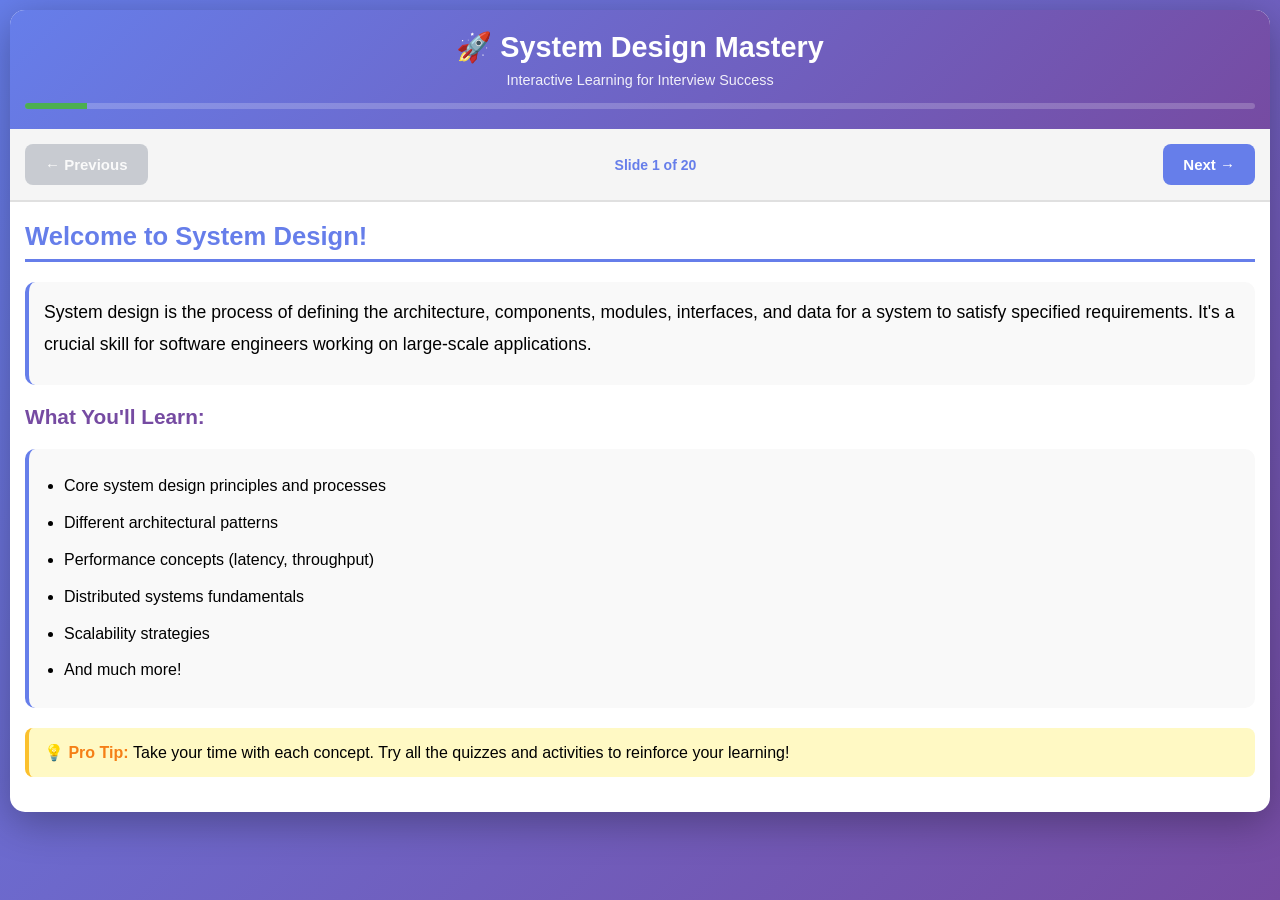
==== index.html @ e429499d "Add files via upload" ====
<!DOCTYPE html>
<html lang="en">
<head>
    <meta charset="UTF-8">
    <meta name="viewport" content="width=device-width, initial-scale=1.0, maximum-scale=1.0, user-scalable=no">
    <meta name="apple-mobile-web-app-capable" content="yes">
    <meta name="apple-mobile-web-app-status-bar-style" content="black-translucent">
    <title>System Design Learning - Mobile</title>
    <style>
        * {
            margin: 0;
            padding: 0;
            box-sizing: border-box;
            -webkit-tap-highlight-color: transparent;
        }

        body {
            font-family: -apple-system, BlinkMacSystemFont, 'Segoe UI', sans-serif;
            background: linear-gradient(135deg, #667eea 0%, #764ba2 100%);
            min-height: 100vh;
            padding: 10px;
            overflow-x: hidden;
        }

        .container {
            max-width: 100%;
            margin: 0 auto;
            background: white;
            border-radius: 15px;
            box-shadow: 0 10px 40px rgba(0,0,0,0.3);
            overflow: hidden;
        }

        .header {
            background: linear-gradient(135deg, #667eea 0%, #764ba2 100%);
            color: white;
            padding: 20px 15px;
            text-align: center;
        }

        .header h1 {
            font-size: 1.8em;
            margin-bottom: 8px;
        }

        .header p {
            font-size: 0.9em;
            opacity: 0.9;
        }

        .progress-container {
            background: rgba(255,255,255,0.2);
            height: 6px;
            border-radius: 3px;
            margin-top: 15px;
            overflow: hidden;
        }

        .progress-bar {
            height: 100%;
            background: #4CAF50;
            transition: width 0.3s ease;
            width: 0%;
        }

        .navigation {
            display: flex;
            justify-content: space-between;
            align-items: center;
            padding: 15px;
            background: #f5f5f5;
            border-bottom: 2px solid #e0e0e0;
            position: sticky;
            top: 0;
            z-index: 100;
        }

        .nav-btn {
            padding: 12px 20px;
            border: none;
            border-radius: 8px;
            cursor: pointer;
            font-size: 15px;
            font-weight: 600;
            transition: all 0.3s ease;
            touch-action: manipulation;
        }

        .nav-btn.prev {
            background: #9CA3AF;
            color: white;
        }

        .nav-btn.next {
            background: #667eea;
            color: white;
        }

        .nav-btn:active {
            transform: scale(0.95);
        }

        .nav-btn:disabled {
            opacity: 0.5;
            cursor: not-allowed;
        }

        #slideCounter {
            font-weight: 600;
            color: #667eea;
            font-size: 14px;
        }

        .slide {
            display: none;
            padding: 20px 15px;
            min-height: 400px;
            animation: fadeIn 0.4s ease;
        }

        .slide.active {
            display: block;
        }

        @keyframes fadeIn {
            from { opacity: 0; }
            to { opacity: 1; }
        }

        .slide h2 {
            color: #667eea;
            font-size: 1.6em;
            margin-bottom: 15px;
            border-bottom: 3px solid #667eea;
            padding-bottom: 8px;
        }

        .slide h3 {
            color: #764ba2;
            font-size: 1.3em;
            margin-top: 20px;
            margin-bottom: 12px;
        }

        .slide h4 {
            color: #555;
            font-size: 1.1em;
            margin-top: 15px;
            margin-bottom: 10px;
        }

        .content-section {
            margin: 20px 0;
            padding: 15px;
            background: #f9f9f9;
            border-radius: 10px;
            border-left: 4px solid #667eea;
        }

        .content-section p {
            line-height: 1.7;
            margin-bottom: 10px;
        }

        .key-point {
            background: #e8f4f8;
            padding: 15px;
            margin: 15px 0;
            border-radius: 8px;
            border-left: 4px solid #2196F3;
        }

        .example-box {
            background: #fff3e0;
            padding: 15px;
            margin: 15px 0;
            border-radius: 8px;
            border-left: 4px solid #ff9800;
        }

        .tip-box {
            background: #fff9c4;
            padding: 15px;
            border-radius: 8px;
            border-left: 4px solid #fbc02d;
            margin: 15px 0;
        }

        .tip-box::before {
            content: "💡 Pro Tip: ";
            font-weight: 600;
            color: #f57f17;
        }

        .quiz-container {
            background: #f0f4ff;
            padding: 20px;
            border-radius: 10px;
            margin: 20px 0;
        }

        .quiz-question {
            font-size: 1.1em;
            font-weight: 600;
            color: #333;
            margin-bottom: 15px;
            line-height: 1.5;
        }

        .quiz-options {
            display: flex;
            flex-direction: column;
            gap: 10px;
            margin-bottom: 15px;
        }

        .quiz-option {
            padding: 15px;
            background: white;
            border: 2px solid #ddd;
            border-radius: 8px;
            cursor: pointer;
            transition: all 0.3s ease;
            font-size: 15px;
            line-height: 1.5;
            touch-action: manipulation;
        }

        .quiz-option:active {
            transform: scale(0.98);
        }

        .quiz-option.selected {
            background: #667eea;
            color: white;
            border-color: #667eea;
        }

        .quiz-option.correct {
            background: #4CAF50;
            color: white;
            border-color: #4CAF50;
        }

        .quiz-option.incorrect {
            background: #f44336;
            color: white;
            border-color: #f44336;
        }

        .check-btn {
            width: 100%;
            padding: 15px;
            background: #667eea;
            color: white;
            border: none;
            border-radius: 8px;
            cursor: pointer;
            font-size: 16px;
            font-weight: 600;
            transition: all 0.3s ease;
            touch-action: manipulation;
        }

        .check-btn:active {
            transform: scale(0.98);
            background: #5568d3;
        }

        .quiz-feedback {
            margin-top: 15px;
            padding: 15px;
            border-radius: 8px;
            font-weight: 600;
            display: none;
            line-height: 1.6;
        }

        .quiz-feedback.show {
            display: block;
        }

        .quiz-feedback.correct {
            background: #c8e6c9;
            color: #2e7d32;
        }

        .quiz-feedback.incorrect {
            background: #ffcdd2;
            color: #c62828;
        }

        .comparison-table {
            width: 100%;
            border-collapse: collapse;
            margin: 15px 0;
            font-size: 14px;
            overflow-x: auto;
            display: block;
        }

        .comparison-table th {
            background: #667eea;
            color: white;
            padding: 12px 8px;
            text-align: left;
            font-weight: 600;
        }

        .comparison-table td {
            padding: 12px 8px;
            border-bottom: 1px solid #e0e0e0;
        }

        .comparison-table tr:nth-child(even) {
            background: #f9f9f9;
        }

        .diagram {
            background: white;
            padding: 20px 10px;
            border-radius: 10px;
            margin: 15px 0;
            border: 2px solid #e0e0e0;
            text-align: center;
        }

        .diagram-box {
            display: inline-block;
            padding: 12px 15px;
            border: 2px solid #667eea;
            border-radius: 8px;
            margin: 8px 5px;
            background: #f0f4ff;
            font-weight: 600;
            font-size: 14px;
        }

        .arrow {
            display: inline-block;
            margin: 0 8px;
            font-size: 20px;
            color: #667eea;
        }

        ul, ol {
            margin-left: 20px;
            line-height: 1.8;
        }

        li {
            margin: 8px 0;
        }

        code {
            background: #f5f5f5;
            padding: 2px 6px;
            border-radius: 4px;
            font-family: 'Courier New', monospace;
            color: #d32f2f;
            font-size: 13px;
        }

        .score-display {
            text-align: center;
            font-size: 1.3em;
            font-weight: 600;
            color: #667eea;
            margin: 20px 0;
            line-height: 1.6;
        }

        .matching-game {
            display: flex;
            flex-direction: column;
            gap: 15px;
            margin: 15px 0;
        }

        .match-column h4 {
            margin-bottom: 10px;
            color: #667eea;
        }

        .match-item {
            padding: 12px;
            margin: 8px 0;
            border: 2px solid #667eea;
            border-radius: 6px;
            cursor: pointer;
            transition: all 0.3s ease;
            touch-action: manipulation;
        }

        .match-item:active {
            transform: scale(0.98);
        }

        .match-item.selected {
            background: #667eea;
            color: white;
        }

        .match-item.matched {
            background: #4CAF50;
            color: white;
            cursor: default;
        }

        #matchResult {
            margin-top: 15px;
            font-weight: 600;
            text-align: center;
            padding: 10px;
            border-radius: 8px;
        }

        .interactive-activity {
            background: #e8f5e9;
            padding: 20px;
            border-radius: 10px;
            margin: 20px 0;
        }

        .activity-title {
            font-size: 1.2em;
            font-weight: 600;
            color: #2e7d32;
            margin-bottom: 12px;
        }

        /* Mobile-specific optimizations */
        @media (max-width: 768px) {
            .header h1 {
                font-size: 1.5em;
            }
            
            .slide h2 {
                font-size: 1.4em;
            }
            
            .nav-btn {
                padding: 10px 15px;
                font-size: 14px;
            }
            
            .diagram-box {
                font-size: 12px;
                padding: 10px 12px;
            }
        }
    </style>
</head>
<body>
    <div class="container">
        <div class="header">
            <h1>🚀 System Design Mastery</h1>
            <p>Interactive Learning for Interview Success</p>
            <div class="progress-container">
                <div class="progress-bar" id="progressBar"></div>
            </div>
        </div>

        <div class="navigation">
            <button class="nav-btn prev" id="prevBtn">← Previous</button>
            <span id="slideCounter">Slide 1 of 20</span>
            <button class="nav-btn next" id="nextBtn">Next →</button>
        </div>

        <!-- Slide 1: Introduction -->
        <div class="slide active" data-slide="0">
            <h2>Welcome to System Design!</h2>
            <div class="content-section">
                <p style="font-size: 1.1em; line-height: 1.8;">
                    System design is the process of defining the architecture, components, modules, interfaces, 
                    and data for a system to satisfy specified requirements. It's a crucial skill for software 
                    engineers working on large-scale applications.
                </p>
            </div>

            <h3>What You'll Learn:</h3>
            <div class="content-section">
                <ul>
                    <li>Core system design principles and processes</li>
                    <li>Different architectural patterns</li>
                    <li>Performance concepts (latency, throughput)</li>
                    <li>Distributed systems fundamentals</li>
                    <li>Scalability strategies</li>
                    <li>And much more!</li>
                </ul>
            </div>

            <div class="tip-box">
                Take your time with each concept. Try all the quizzes and activities to reinforce your learning!
            </div>
        </div>

        <!-- Slide 2: System Design Process -->
        <div class="slide" data-slide="1">
            <h2>1. The System Design Process</h2>
            
            <div class="content-section">
                <h3>Step-by-Step Approach:</h3>
                <div class="diagram">
                    <div class="diagram-box">Requirements</div>
                    <span class="arrow">→</span>
                    <div class="diagram-box">Constraints</div>
                    <span class="arrow">→</span>
                    <div class="diagram-box">Design</div>
                </div>
            </div>

            <div class="key-point">
                <strong>1. Understand Requirements</strong>
                <ul>
                    <li><strong>Functional:</strong> What should the system do?</li>
                    <li><strong>Non-Functional:</strong> How should it perform?</li>
                </ul>
            </div>

            <div class="key-point">
                <strong>2. Define Constraints & Scale</strong>
                <ul>
                    <li>How many users?</li>
                    <li>Read vs Write ratio</li>
                    <li>Data volume and growth</li>
                </ul>
            </div>

            <div class="key-point">
                <strong>3. High-Level Design</strong>
                <ul>
                    <li>Draw major components</li>
                    <li>Show data flow</li>
                    <li>Identify key services</li>
                </ul>
            </div>

            <div class="key-point">
                <strong>4. Deep Dive</strong>
                <ul>
                    <li>Database schema</li>
                    <li>API design</li>
                    <li>Algorithm choices</li>
                </ul>
            </div>

            <div class="key-point">
                <strong>5. Discuss Trade-offs</strong>
                <ul>
                    <li>Consistency vs Availability</li>
                    <li>Latency vs Throughput</li>
                    <li>Cost vs Performance</li>
                </ul>
            </div>

            <div class="tip-box">
                Always clarify requirements before jumping into design. It shows structured thinking!
            </div>
        </div>

        <!-- Slide 3: Quiz on System Design Process -->
        <div class="slide" data-slide="2">
            <h2>Quiz: System Design Process</h2>
            
            <div class="quiz-container">
                <div class="quiz-question">1. What should you do FIRST in a system design interview?</div>
                <div class="quiz-options" data-question="0">
                    <div class="quiz-option" data-answer="A">A) Start drawing the architecture diagram</div>
                    <div class="quiz-option" data-answer="B">B) Clarify functional and non-functional requirements</div>
                    <div class="quiz-option" data-answer="C">C) Choose the database technology</div>
                    <div class="quiz-option" data-answer="D">D) Discuss scalability strategies</div>
                </div>
                <button class="check-btn" data-question="0" data-correct="B">Check Answer</button>
                <div class="quiz-feedback" id="feedback-0"></div>
            </div>

            <div class="quiz-container">
                <div class="quiz-question">2. Which of these is a NON-functional requirement?</div>
                <div class="quiz-options" data-question="1">
                    <div class="quiz-option" data-answer="A">A) Users can upload photos</div>
                    <div class="quiz-option" data-answer="B">B) Users can search for friends</div>
                    <div class="quiz-option" data-answer="C">C) System should handle 10,000 requests per second</div>
                    <div class="quiz-option" data-answer="D">D) Users can create posts</div>
                </div>
                <button class="check-btn" data-question="1" data-correct="C">Check Answer</button>
                <div class="quiz-feedback" id="feedback-1"></div>
            </div>
        </div>

        <!-- Slide 4: Monolithic Architecture -->
        <div class="slide" data-slide="3">
            <h2>2. Monolithic Architecture</h2>
            
            <div class="content-section">
                <h3>What is it?</h3>
                <p>
                    A monolithic application is built as a single, unified unit. All components are 
                    interconnected and run as one service.
                </p>
            </div>

            <div class="diagram">
                <div style="border: 3px solid #667eea; padding: 20px; border-radius: 10px; background: #f0f4ff;">
                    <strong>Monolithic App</strong><br><br>
                    <div style="border: 2px solid #764ba2; padding: 8px; margin: 5px; background: white;">UI</div>
                    <div style="border: 2px solid #764ba2; padding: 8px; margin: 5px; background: white;">Business Logic</div>
                    <div style="border: 2px solid #764ba2; padding: 8px; margin: 5px; background: white;">Data Layer</div>
                </div>
            </div>

            <div class="key-point">
                <strong>Advantages:</strong>
                <ul>
                    <li>Simple to develop and deploy</li>
                    <li>Easy to test</li>
                    <li>Low latency between components</li>
                </ul>
            </div>

            <div class="example-box">
                <strong>Disadvantages:</strong>
                <ul>
                    <li>Tight coupling</li>
                    <li>Hard to scale specific parts</li>
                    <li>Single point of failure</li>
                    <li>Technology lock-in</li>
                </ul>
            </div>

            <div class="tip-box">
                Monolithic is great for small apps or MVPs. Don't over-engineer early!
            </div>
        </div>

        <!-- Slide 5: Microservices Architecture -->
        <div class="slide" data-slide="4">
            <h2>2. Microservices Architecture</h2>
            
            <div class="content-section">
                <h3>What are Microservices?</h3>
                <p>
                    Break down an application into small, independent services. 
                    Each handles a specific capability.
                </p>
            </div>

            <div class="diagram">
                <div class="diagram-box" style="background: #e8f5e9; border-color: #4CAF50;">User Service</div>
                <div class="diagram-box" style="background: #e8f5e9; border-color: #4CAF50;">Order Service</div>
                <div class="diagram-box" style="background: #e8f5e9; border-color: #4CAF50;">Payment Service</div>
            </div>

            <div class="key-point">
                <strong>Advantages:</strong>
                <ul>
                    <li>Independent scaling</li>
                    <li>Technology flexibility</li>
                    <li>Fault isolation</li>
                    <li>Better team organization</li>
                </ul>
            </div>

            <div class="example-box">
                <strong>Disadvantages:</strong>
                <ul>
                    <li>Complex deployment</li>
                    <li>Network latency</li>
                    <li>Data consistency challenges</li>
                    <li>Requires DevOps expertise</li>
                </ul>
            </div>

            <div class="tip-box">
                Use microservices for large teams, independent scaling needs, or technology flexibility.
            </div>
        </div>

        <!-- Slide 6: Architecture Matching Activity -->
        <div class="slide" data-slide="5">
            <h2>Activity: Match Scenarios</h2>
            
            <div class="interactive-activity">
                <div class="activity-title">🎯 Match each scenario to the best architecture</div>
                <p>Tap items to select, then tap the architecture to match:</p>
                
                <div class="matching-game">
                    <div class="match-column">
                        <h4>Scenarios:</h4>
                        <div class="match-item" data-type="scenario" data-id="1" data-correct="mono">
                            Small startup building an MVP
                        </div>
                        <div class="match-item" data-type="scenario" data-id="2" data-correct="micro">
                            Large e-commerce with 1M+ users
                        </div>
                        <div class="match-item" data-type="scenario" data-id="3" data-correct="micro">
                            Need independent payment scaling
                        </div>
                        <div class="match-item" data-type="scenario" data-id="4" data-correct="mono">
                            Simple blog application
                        </div>
                    </div>
                    
                    <div class="match-column">
                        <h4>Architecture:</h4>
                        <div class="match-item" data-type="arch" data-id="mono">
                            Monolithic
                        </div>
                        <div class="match-item" data-type="arch" data-id="micro">
                            Microservices
                        </div>
                    </div>
                </div>
                
                <div id="matchResult"></div>
            </div>
        </div>

        <!-- Slide 7: Latency and Throughput -->
        <div class="slide" data-slide="6">
            <h2>3. Latency and Throughput</h2>
            
            <div class="content-section">
                <h3>Latency</h3>
                <p>
                    Time for a single operation to complete (measured in ms, seconds).
                </p>
                <div class="example-box">
                    <strong>Example:</strong> Button click takes 200ms to respond = 200ms latency
                </div>
            </div>

            <div class="content-section">
                <h3>Throughput</h3>
                <p>
                    Number of operations per time period (ops/sec, requests/sec).
                </p>
                <div class="example-box">
                    <strong>Example:</strong> API handles 10,000 requests/second = throughput
                </div>
            </div>

            <table class="comparison-table">
                <thead>
                    <tr>
                        <th>Aspect</th>
                        <th>Latency</th>
                        <th>Throughput</th>
                    </tr>
                </thead>
                <tbody>
                    <tr>
                        <td><strong>Focus</strong></td>
                        <td>Speed per operation</td>
                        <td>System capacity</td>
                    </tr>
                    <tr>
                        <td><strong>Units</strong></td>
                        <td>Time (ms)</td>
                        <td>Ops/time</td>
                    </tr>
                    <tr>
                        <td><strong>User Impact</strong></td>
                        <td>How fast</td>
                        <td>How many users</td>
                    </tr>
                </tbody>
            </table>

            <div class="tip-box">
                Clarify whether the focus is latency (real-time apps) or throughput (batch processing).
            </div>
        </div>

        <!-- Slide 8: Performance Quiz -->
        <div class="slide" data-slide="7">
            <h2>Quiz: Latency & Throughput</h2>
            
            <div class="quiz-container">
                <div class="quiz-question">1. Video streaming needs users to start watching within 2 seconds. This is a requirement for:</div>
                <div class="quiz-options" data-question="2">
                    <div class="quiz-option" data-answer="A">A) Low latency</div>
                    <div class="quiz-option" data-answer="B">B) High throughput</div>
                    <div class="quiz-option" data-answer="C">C) Both equally</div>
                    <div class="quiz-option" data-answer="D">D) Neither</div>
                </div>
                <button class="check-btn" data-question="2" data-correct="A">Check Answer</button>
                <div class="quiz-feedback" id="feedback-2"></div>
            </div>

            <div class="quiz-container">
                <div class="quiz-question">2. Email service needs to process 1 million emails per hour. This is primarily:</div>
                <div class="quiz-options" data-question="3">
                    <div class="quiz-option" data-answer="A">A) Low latency</div>
                    <div class="quiz-option" data-answer="B">B) High throughput</div>
                    <div class="quiz-option" data-answer="C">C) Low throughput</div>
                    <div class="quiz-option" data-answer="D">D) High latency</div>
                </div>
                <button class="check-btn" data-question="3" data-correct="B">Check Answer</button>
                <div class="quiz-feedback" id="feedback-3"></div>
            </div>
        </div>

        <!-- Slide 9: Availability -->
        <div class="slide" data-slide="8">
            <h2>4. Availability</h2>
            
            <div class="content-section">
                <h3>What is Availability?</h3>
                <p>
                    Percentage of time a system is operational. Expressed in "nines" (99%, 99.9%, etc.).
                </p>
            </div>

            <table class="comparison-table">
                <thead>
                    <tr>
                        <th>Availability</th>
                        <th>Nines</th>
                        <th>Downtime/Year</th>
                    </tr>
                </thead>
                <tbody>
                    <tr>
                        <td>99%</td>
                        <td>Two nines</td>
                        <td>3.65 days</td>
                    </tr>
                    <tr>
                        <td>99.9%</td>
                        <td>Three nines</td>
                        <td>8.77 hours</td>
                    </tr>
                    <tr>
                        <td>99.99%</td>
                        <td>Four nines</td>
                        <td>52.60 minutes</td>
                    </tr>
                    <tr>
                        <td>99.999%</td>
                        <td>Five nines</td>
                        <td>5.26 minutes</td>
                    </tr>
                </tbody>
            </table>

            <div class="key-point">
                <strong>How to Achieve:</strong>
                <ul>
                    <li>Redundancy (multiple instances)</li>
                    <li>Load balancing</li>
                    <li>Failover mechanisms</li>
                    <li>Health monitoring</li>
                    <li>Geographic distribution</li>
                </ul>
            </div>

            <div class="tip-box">
                Higher availability = higher cost. Balance business needs with infrastructure costs!
            </div>
        </div>

        <!-- Slide 10: Consistency -->
        <div class="slide" data-slide="9">
            <h2>4. Consistency</h2>
            
            <div class="content-section">
                <h3>What is Consistency?</h3>
                <p>
                    All nodes in a distributed system see the same data at the same time.
                </p>
            </div>

            <div class="key-point">
                <strong>Strong Consistency</strong>
                <p>After a write, all reads return that value immediately.</p>
                <div class="example-box">
                    <strong>Example:</strong> Banking transactions
                </div>
            </div>

            <div class="key-point">
                <strong>Eventual Consistency</strong>
                <p>Reads may return old values temporarily, but eventually converge.</p>
                <div class="example-box">
                    <strong>Example:</strong> Social media feeds
                </div>
            </div>

            <div class="key-point">
                <strong>Weak Consistency</strong>
                <p>No guarantees about when reads return recent writes.</p>
                <div class="example-box">
                    <strong>Example:</strong> Live video streaming
                </div>
            </div>
        </div>

        <!-- Slide 11: CAP Theorem -->
        <div class="slide" data-slide="10">
            <h2>5. CAP Theorem</h2>
            
            <div class="content-section">
                <h3>The CAP Triangle</h3>
                <p>
                    A distributed system can guarantee only TWO of three properties:
                </p>
            </div>

            <div class="diagram">
                <div class="diagram-box" style="background: #e3f2fd; border-color: #2196F3;">
                    CONSISTENCY<br><small>Same data everywhere</small>
                </div>
                <br>
                <div class="diagram-box" style="background: #f3e5f5; border-color: #9C27B0;">
                    AVAILABILITY<br><small>Always responds</small>
                </div>
                <br>
                <div class="diagram-box" style="background: #e8f5e9; border-color: #4CAF50;">
                    PARTITION TOLERANCE<br><small>Works despite failures</small>
                </div>
            </div>

            <div class="key-point">
                <strong>CP (Consistency + Partition)</strong>
                <p>Ensures consistency, may become unavailable</p>
                <div class="example-box">
                    <strong>Examples:</strong> MongoDB, HBase<br>
                    <strong>Use:</strong> Banking, inventory
                </div>
            </div>

            <div class="key-point">
                <strong>AP (Availability + Partition)</strong>
                <p>Always available, may return stale data</p>
                <div class="example-box">
                    <strong>Examples:</strong> Cassandra, DynamoDB<br>
                    <strong>Use:</strong> Social feeds, catalogs
                </div>
            </div>

            <div class="tip-box">
                In distributed systems, you MUST have Partition Tolerance. Choose between C and A!
            </div>
        </div>

        <!-- Slide 12: CAP Quiz -->
        <div class="slide" data-slide="11">
            <h2>Quiz: CAP Theorem</h2>
            
            <div class="quiz-container">
                <div class="quiz-question">1. Banking app needs accurate balances, even if some transactions fail during network issues. Which CAP?</div>
                <div class="quiz-options" data-question="4">
                    <div class="quiz-option" data-answer="A">A) AP</div>
                    <div class="quiz-option" data-answer="B">B) CP</div>
                    <div class="quiz-option" data-answer="C">C) CA</div>
                    <div class="quiz-option" data-answer="D">D) All three</div>
                </div>
                <button class="check-btn" data-question="4" data-correct="B">Check Answer</button>
                <div class="quiz-feedback" id="feedback-4"></div>
            </div>

            <div class="quiz-container">
                <div class="quiz-question">2. Social media feed should always be accessible, even if some posts appear out of order. Which CAP?</div>
                <div class="quiz-options" data-question="5">
                    <div class="quiz-option" data-answer="A">A) AP</div>
                    <div class="quiz-option" data-answer="B">B) CP</div>
                    <div class="quiz-option" data-answer="C">C) CA</div>
                    <div class="quiz-option" data-answer="D">D) None</div>
                </div>
                <button class="check-btn" data-question="5" data-correct="A">Check Answer</button>
                <div class="quiz-feedback" id="feedback-5"></div>
            </div>
        </div>

        <!-- Slide 13: Lamport Clocks -->
        <div class="slide" data-slide="12">
            <h2>6. Lamport Logical Clocks</h2>
            
            <div class="content-section">
                <h3>The Problem</h3>
                <p>
                    Different servers don't share a clock. How do we order events?
                </p>
                <div class="example-box">
                    Server A sends at "2:00 PM"<br>
                    Server B receives at "1:59 PM" (clock skew)<br>
                    Did message arrive before it was sent? 🤔
                </div>
            </div>

            <div class="key-point">
                <strong>Lamport's Solution</strong>
                <p>Use a counter instead of physical time</p>
                <ol>
                    <li>Each process has a counter (starts at 0)</li>
                    <li>Increment before each event</li>
                    <li>Include counter when sending messages</li>
                    <li>On receive: counter = max(yours, received) + 1</li>
                </ol>
            </div>

            <div class="example-box">
                <strong>Use Cases:</strong>
                <ul>
                    <li>Database transaction ordering</li>
                    <li>Distributed version control (Git)</li>
                    <li>Conflict resolution</li>
                </ul>
            </div>

            <div class="tip-box">
                Lamport clocks show causality: if A happened before B, then A's timestamp < B's timestamp.
            </div>
        </div>

        <!-- Slide 14: Scaling -->
        <div class="slide" data-slide="13">
            <h2>7. Vertical vs Horizontal Scaling</h2>
            
            <div class="content-section">
                <h3>Vertical Scaling (Scale Up)</h3>
                <p>Add more power to existing machine</p>
            </div>

            <div class="diagram">
                <div class="diagram-box" style="background: #e3f2fd; border-color: #2196F3;">
                    Before<br>4 CPU, 8GB
                </div>
                <span class="arrow">→</span>
                <div class="diagram-box" style="background: #e8f5e9; border-color: #4CAF50;">
                    After<br>16 CPU, 64GB
                </div>
            </div>

            <div class="key-point">
                ✅ Simple, no code changes<br>
                ✅ Consistent data<br>
                ❌ Hardware limits<br>
                ❌ Single point of failure
            </div>

            <div class="content-section">
                <h3>Horizontal Scaling (Scale Out)</h3>
                <p>Add more machines</p>
            </div>

            <div class="diagram">
                <div class="diagram-box">Server 1</div>
                <span class="arrow">→</span>
                <div>
                    <div class="diagram-box" style="background: #e8f5e9; border-color: #4CAF50;">S1</div>
                    <div class="diagram-box" style="background: #e8f5e9; border-color: #4CAF50;">S2</div>
                    <div class="diagram-box" style="background: #e8f5e9; border-color: #4CAF50;">S3</div>
                </div>
            </div>

            <div class="key-point">
                ✅ Infinite scalability<br>
                ✅ Fault tolerance<br>
                ❌ Complex architecture<br>
                ❌ Data consistency challenges
            </div>

            <div class="tip-box">
                Start vertical, switch to horizontal when you hit limits or need redundancy.
            </div>
        </div>

        <!-- Slide 15: Scalability -->
        <div class="slide" data-slide="14">
            <h2>8. Scalability</h2>
            
            <div class="content-section">
                <h3>What is Scalability?</h3>
                <p>
                    Ability to handle increased load by adding resources while maintaining performance.
                </p>
            </div>

            <div class="key-point">
                <strong>Types:</strong>
                <ul>
                    <li><strong>Load:</strong> More requests/users</li>
                    <li><strong>Data:</strong> Larger datasets</li>
                    <li><strong>Geographic:</strong> Multiple regions</li>
                </ul>
            </div>

            <div class="key-point">
                <strong>Key Patterns:</strong>
                
                <h4>1. Stateless Services</h4>
                <p>Any server can handle any request</p>
                
                <h4>2. Database Sharding</h4>
                <p>Split data across servers</p>
                
                <h4>3. Async Processing</h4>
                <p>Use message queues for heavy tasks</p>
                
                <h4>4. Caching</h4>
                <p>Store frequent data in fast storage</p>
            </div>

            <div class="tip-box">
                Design for scalability early! Retrofitting is much harder.
            </div>
        </div>

        <!-- Slide 16: Caching -->
        <div class="slide" data-slide="15">
            <h2>9. Caching</h2>
            
            <div class="content-section">
                <h3>What is Caching?</h3>
                <p>
                    Store frequently accessed data in fast storage (memory) to reduce database load and latency.
                </p>
            </div>

            <div class="key-point">
                <strong>Cache Eviction Policies:</strong>
                
                <h4>1. LRU (Least Recently Used)</h4>
                <p>Evict items not accessed for longest time</p>
                <div class="example-box">
                    <strong>Best for:</strong> General caching, most popular
                </div>

                <h4>2. LFU (Least Frequently Used)</h4>
                <p>Evict items accessed least often</p>
                <div class="example-box">
                    <strong>Best for:</strong> When frequency matters
                </div>

                <h4>3. FIFO (First In, First Out)</h4>
                <p>Evict oldest items first</p>
                <div class="example-box">
                    <strong>Best for:</strong> Simple scenarios, streaming
                </div>

                <h4>4. TTL (Time To Live)</h4>
                <p>Items expire after set time</p>
                <div class="example-box">
                    <strong>Best for:</strong> Data with known staleness
                </div>
            </div>

            <div class="tip-box">
                Cache invalidation is one of the hardest problems in computer science! 😄
            </div>
        </div>

        <!-- Slide 17: Message Queues -->
        <div class="slide" data-slide="16">
            <h2>10. Message Queues</h2>
            
            <div class="content-section">
                <h3>What are Message Queues?</h3>
                <p>
                    Asynchronous communication where messages are stored until processed.
                </p>
            </div>

            <div class="diagram">
                <div class="diagram-box">Producer</div>
                <span class="arrow">→</span>
                <div class="diagram-box" style="background: #fff3e0; border-color: #ff9800;">Queue</div>
                <span class="arrow">→</span>
                <div class="diagram-box">Consumer</div>
            </div>

            <div class="key-point">
                <strong>Why Use Them?</strong>
                <ul>
                    <li>Decoupling services</li>
                    <li>Async processing</li>
                    <li>Handle traffic spikes</li>
                    <li>Reliability</li>
                    <li>Scalability</li>
                </ul>
            </div>

            <div class="example-box">
                <strong>Examples:</strong>
                <ul>
                    <li>Order processing</li>
                    <li>Email notifications</li>
                    <li>Video encoding</li>
                    <li>Log processing</li>
                </ul>
            </div>

            <div class="tip-box">
                Use queues for async tasks. Don't use for real-time request-response!
            </div>
        </div>

        <!-- Slide 18: Redundancy & Replication -->
        <div class="slide" data-slide="17">
            <h2>11. Redundancy & Replication</h2>
            
            <div class="content-section">
                <h3>Redundancy</h3>
                <p>
                    Duplicate critical components for reliability. If one fails, another takes over.
                </p>
            </div>

            <div class="content-section">
                <h3>Replication</h3>
                <p>
                    Copy data across multiple databases. Provides redundancy AND improves reads.
                </p>
            </div>

            <div class="key-point">
                <strong>Master-Slave</strong>
                <ul>
                    <li>All writes → master</li>
                    <li>Reads → any slave</li>
                    <li>✅ Simple, scales reads</li>
                    <li>❌ Single write point</li>
                </ul>
            </div>

            <div class="key-point">
                <strong>Master-Master</strong>
                <ul>
                    <li>Multiple nodes accept writes</li>
                    <li>Nodes sync with each other</li>
                    <li>✅ No single point of failure</li>
                    <li>❌ Conflict resolution needed</li>
                </ul>
            </div>

            <div class="tip-box">
                Redundancy prevents failures. Replication improves reliability AND performance!
            </div>
        </div>

        <!-- Slide 19: Load Balancing -->
        <div class="slide" data-slide="18">
            <h2>12. Load Balancing</h2>
            
            <div class="content-section">
                <h3>What is it?</h3>
                <p>
                    Distributes traffic across multiple servers so no single server is overwhelmed.
                </p>
            </div>

            <div class="diagram">
                <div class="diagram-box" style="background: #fff3e0; border-color: #ff9800;">Load Balancer</div>
                <br><span class="arrow" style="transform: rotate(90deg);">→</span><br>
                <div class="diagram-box">S1</div>
                <div class="diagram-box">S2</div>
                <div class="diagram-box">S3</div>
            </div>

            <div class="key-point">
                <strong>Algorithms:</strong>
                
                <h4>1. Round Robin</h4>
                <p>Rotate through servers sequentially</p>
                
                <h4>2. Least Connections</h4>
                <p>Send to server with fewest connections</p>
                
                <h4>3. Weighted Round Robin</h4>
                <p>More powerful servers get more requests</p>
                
                <h4>4. IP Hash</h4>
                <p>Same client → same server (session persistence)</p>
            </div>

            <div class="tip-box">
                Load balancers are crucial for horizontal scaling!
            </div>
        </div>

        <!-- Slide 20: Final Quiz -->
        <div class="slide" data-slide="19">
            <h2>🎓 Final Quiz</h2>
            
            <div class="quiz-container">
                <div class="quiz-question">1. URL shortener: Which caching policy for popular URLs?</div>
                <div class="quiz-options" data-question="6">
                    <div class="quiz-option" data-answer="A">A) FIFO</div>
                    <div class="quiz-option" data-answer="B">B) LFU</div>
                    <div class="quiz-option" data-answer="C">C) Random</div>
                    <div class="quiz-option" data-answer="D">D) TTL only</div>
                </div>
                <button class="check-btn" data-question="6" data-correct="B">Check Answer</button>
                <div class="quiz-feedback" id="feedback-6"></div>
            </div>

            <div class="quiz-container">
                <div class="quiz-question">2. App has 1000 req/sec, spikes to 10,000. Best approach?</div>
                <div class="quiz-options" data-question="7">
                    <div class="quiz-option" data-answer="A">A) Vertical scaling only</div>
                    <div class="quiz-option" data-answer="B">B) Message queues only</div>
                    <div class="quiz-option" data-answer="C">C) Horizontal + Load balancer + Queues</div>
                    <div class="quiz-option" data-answer="D">D) Just caching</div>
                </div>
                <button class="check-btn" data-question="7" data-correct="C">Check Answer</button>
                <div class="quiz-feedback" id="feedback-7"></div>
            </div>

            <div class="quiz-container">
                <div class="quiz-question">3. Which scenario does NOT need a message queue?</div>
                <div class="quiz-options" data-question="8">
                    <div class="quiz-option" data-answer="A">A) Sending 10,000 emails</div>
                    <div class="quiz-option" data-answer="B">B) Processing videos</div>
                    <div class="quiz-option" data-answer="C">C) Generating monthly reports</div>
                    <div class="quiz-option" data-answer="D">D) User login authentication</div>
                </div>
                <button class="check-btn" data-question="8" data-correct="D">Check Answer</button>
                <div class="quiz-feedback" id="feedback-8"></div>
            </div>

            <div class="content-section" style="margin-top: 30px;">
                <h3>🎉 Congratulations!</h3>
                <p>You've completed System Design! Quick recap:</p>
                <ul>
                    <li>✅ Design Process & Architectures</li>
                    <li>✅ Performance (Latency, Throughput)</li>
                    <li>✅ CAP & Distributed Systems</li>
                    <li>✅ Scaling Strategies</li>
                    <li>✅ Caching, Queues, Load Balancers</li>
                </ul>
            </div>

            <div class="tip-box">
                For interviews: Clarify requirements, start high-level, discuss trade-offs, dive deep!
            </div>

            <div id="finalScore" class="score-display"></div>
        </div>

    </div>

    <script>
        // App state
        let currentSlide = 0;
        const totalSlides = 20;
        let selectedAnswers = {};
        let score = 0;
        let matchingGame = {
            selected: null,
            matches: new Set()
        };

        // Quiz explanations
        const explanations = {
            0: { B: "Correct! Always clarify requirements first." },
            1: { C: "Correct! Performance metrics are non-functional requirements." },
            2: { A: "Correct! Quick response time is a latency requirement." },
            3: { B: "Correct! Processing large volume is a throughput requirement." },
            4: { B: "Correct! Banking requires consistency to prevent double-spending." },
            5: { A: "Correct! Social media prioritizes availability over perfect consistency." },
            6: { B: "Correct! LFU keeps frequently accessed URLs cached." },
            7: { C: "Correct! Horizontal scaling + load balancer + queues handle spikes best." },
            8: { D: "Correct! Login needs immediate response, not async processing." }
        };

        // Initialize
        function init() {
            updateProgress();
            setupEventListeners();
            updateButtonStates();
        }

        // Setup all event listeners
        function setupEventListeners() {
            // Navigation buttons
            document.getElementById('prevBtn').addEventListener('click', () => changeSlide(-1));
            document.getElementById('nextBtn').addEventListener('click', () => changeSlide(1));

            // Quiz options
            document.querySelectorAll('.quiz-option').forEach(option => {
                option.addEventListener('click', function() {
                    const question = this.closest('.quiz-options').dataset.question;
                    selectOption(this, question);
                });
            });

            // Check answer buttons
            document.querySelectorAll('.check-btn').forEach(btn => {
                btn.addEventListener('click', function() {
                    const question = this.dataset.question;
                    const correct = this.dataset.correct;
                    checkAnswer(question, correct);
                });
            });

            // Matching game
            document.querySelectorAll('.match-item').forEach(item => {
                item.addEventListener('click', function() {
                    handleMatchClick(this);
                });
            });
        }

        // Change slide
        function changeSlide(direction) {
            const slides = document.querySelectorAll('.slide');
            slides[currentSlide].classList.remove('active');
            
            currentSlide += direction;
            if (currentSlide < 0) currentSlide = 0;
            if (currentSlide >= totalSlides) currentSlide = totalSlides - 1;
            
            slides[currentSlide].classList.add('active');
            updateProgress();
            updateButtonStates();
            window.scrollTo(0, 0);
        }

        // Update progress bar
        function updateProgress() {
            const progress = ((currentSlide + 1) / totalSlides) * 100;
            document.getElementById('progressBar').style.width = progress + '%';
            document.getElementById('slideCounter').textContent = `Slide ${currentSlide + 1} of ${totalSlides}`;
        }

        // Update button states
        function updateButtonStates() {
            document.getElementById('prevBtn').disabled = currentSlide === 0;
            document.getElementById('nextBtn').disabled = currentSlide === totalSlides - 1;
        }

        // Select quiz option
        function selectOption(element, questionId) {
            const options = element.parentElement.querySelectorAll('.quiz-option');
            options.forEach(opt => opt.classList.remove('selected'));
            element.classList.add('selected');
            selectedAnswers[questionId] = element.dataset.answer;
        }

        // Check answer
        function checkAnswer(questionId, correctAnswer) {
            const feedback = document.getElementById(`feedback-${questionId}`);
            const userAnswer = selectedAnswers[questionId];
            
            if (!userAnswer) {
                feedback.textContent = 'Please select an answer first!';
                feedback.className = 'quiz-feedback show incorrect';
                return;
            }
            
            const optionsContainer = feedback.previousElementSibling.previousElementSibling;
            const options = optionsContainer.querySelectorAll('.quiz-option');
            
            if (userAnswer === correctAnswer) {
                feedback.textContent = '✅ ' + (explanations[questionId][correctAnswer] || 'Correct!');
                feedback.className = 'quiz-feedback show correct';
                score++;
                
                options.forEach(opt => {
                    if (opt.dataset.answer === correctAnswer) {
                        opt.classList.add('correct');
                    }
                });
            } else {
                const correctExplanation = explanations[questionId][correctAnswer] || 'Try again!';
                feedback.textContent = '❌ ' + correctExplanation;
                feedback.className = 'quiz-feedback show incorrect';
                
                options.forEach(opt => {
                    if (opt.dataset.answer === userAnswer) {
                        opt.classList.add('incorrect');
                    }
                    if (opt.dataset.answer === correctAnswer) {
                        opt.classList.add('correct');
                    }
                });
            }
            
            if (currentSlide === totalSlides - 1) {
                updateFinalScore();
            }
        }

        // Handle matching game
        function handleMatchClick(element) {
            if (element.classList.contains('matched')) return;
            
            const type = element.dataset.type;
            const id = element.dataset.id;
            
            if (!matchingGame.selected) {
                element.classList.add('selected');
                matchingGame.selected = element;
            } else {
                const first = matchingGame.selected;
                
                if (first === element) {
                    first.classList.remove('selected');
                    matchingGame.selected = null;
                    return;
                }
                
                // Check if it's a scenario-architecture pair
                let isCorrect = false;
                if (first.dataset.type === 'scenario' && type === 'arch') {
                    isCorrect = first.dataset.correct === id;
                } else if (type === 'scenario' && first.dataset.type === 'arch') {
                    isCorrect = element.dataset.correct === first.dataset.id;
                }
                
                const result = document.getElementById('matchResult');
                
                if (isCorrect) {
                    first.classList.remove('selected');
                    first.classList.add('matched');
                    element.classList.add('matched');
                    matchingGame.matches.add(first.dataset.id || id);
                    
                    result.textContent = '✅ Correct match!';
                    result.style.background = '#c8e6c9';
                    result.style.color = '#2e7d32';
                    
                    if (matchingGame.matches.size === 4) {
                        result.textContent = '🎉 All matched! Great job!';
                    }
                } else {
                    first.classList.remove('selected');
                    result.textContent = '❌ Try again!';
                    result.style.background = '#ffcdd2';
                    result.style.color = '#c62828';
                }
                
                matchingGame.selected = null;
            }
        }

        // Update final score
        function updateFinalScore() {
            const finalScoreDiv = document.getElementById('finalScore');
            const percentage = Math.round((score / 9) * 100);
            let message = '';
            
            if (percentage >= 90) {
                message = '🌟 Outstanding! Ready for interviews!';
            } else if (percentage >= 70) {
                message = '👍 Great! Review a few concepts.';
            } else if (percentage >= 50) {
                message = '📚 Good effort! Go through slides again.';
            } else {
                message = '💪 Keep practicing!';
            }
            
            finalScoreDiv.innerHTML = `
                <div style="font-size: 1.8em; margin: 15px 0;">${percentage}%</div>
                <div>${message}</div>
                <div style="margin-top: 10px;">Score: ${score} / 9 questions correct</div>
            `;
        }

        // Start the app
        init();
    </script>
</body>
</html>
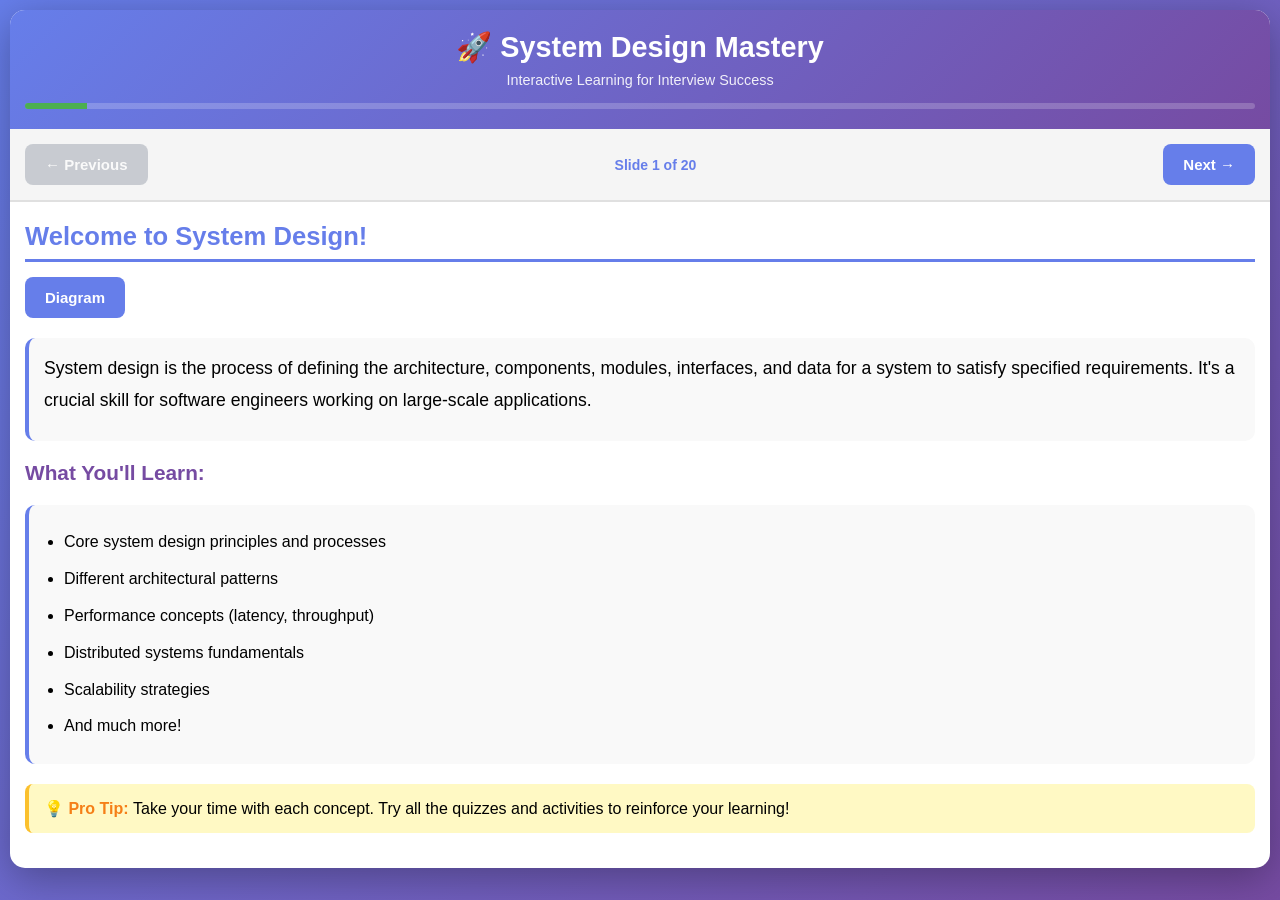
==== commit 280ebaa5: "added diagram." ====
--- a/index.html
+++ b/index.html
@@ -6,450 +6,7 @@
     <meta name="apple-mobile-web-app-capable" content="yes">
     <meta name="apple-mobile-web-app-status-bar-style" content="black-translucent">
     <title>System Design Learning - Mobile</title>
-    <style>
-        * {
-            margin: 0;
-            padding: 0;
-            box-sizing: border-box;
-            -webkit-tap-highlight-color: transparent;
-        }
-
-        body {
-            font-family: -apple-system, BlinkMacSystemFont, 'Segoe UI', sans-serif;
-            background: linear-gradient(135deg, #667eea 0%, #764ba2 100%);
-            min-height: 100vh;
-            padding: 10px;
-            overflow-x: hidden;
-        }
-
-        .container {
-            max-width: 100%;
-            margin: 0 auto;
-            background: white;
-            border-radius: 15px;
-            box-shadow: 0 10px 40px rgba(0,0,0,0.3);
-            overflow: hidden;
-        }
-
-        .header {
-            background: linear-gradient(135deg, #667eea 0%, #764ba2 100%);
-            color: white;
-            padding: 20px 15px;
-            text-align: center;
-        }
-
-        .header h1 {
-            font-size: 1.8em;
-            margin-bottom: 8px;
-        }
-
-        .header p {
-            font-size: 0.9em;
-            opacity: 0.9;
-        }
-
-        .progress-container {
-            background: rgba(255,255,255,0.2);
-            height: 6px;
-            border-radius: 3px;
-            margin-top: 15px;
-            overflow: hidden;
-        }
-
-        .progress-bar {
-            height: 100%;
-            background: #4CAF50;
-            transition: width 0.3s ease;
-            width: 0%;
-        }
-
-        .navigation {
-            display: flex;
-            justify-content: space-between;
-            align-items: center;
-            padding: 15px;
-            background: #f5f5f5;
-            border-bottom: 2px solid #e0e0e0;
-            position: sticky;
-            top: 0;
-            z-index: 100;
-        }
-
-        .nav-btn {
-            padding: 12px 20px;
-            border: none;
-            border-radius: 8px;
-            cursor: pointer;
-            font-size: 15px;
-            font-weight: 600;
-            transition: all 0.3s ease;
-            touch-action: manipulation;
-        }
-
-        .nav-btn.prev {
-            background: #9CA3AF;
-            color: white;
-        }
-
-        .nav-btn.next {
-            background: #667eea;
-            color: white;
-        }
-
-        .nav-btn:active {
-            transform: scale(0.95);
-        }
-
-        .nav-btn:disabled {
-            opacity: 0.5;
-            cursor: not-allowed;
-        }
-
-        #slideCounter {
-            font-weight: 600;
-            color: #667eea;
-            font-size: 14px;
-        }
-
-        .slide {
-            display: none;
-            padding: 20px 15px;
-            min-height: 400px;
-            animation: fadeIn 0.4s ease;
-        }
-
-        .slide.active {
-            display: block;
-        }
-
-        @keyframes fadeIn {
-            from { opacity: 0; }
-            to { opacity: 1; }
-        }
-
-        .slide h2 {
-            color: #667eea;
-            font-size: 1.6em;
-            margin-bottom: 15px;
-            border-bottom: 3px solid #667eea;
-            padding-bottom: 8px;
-        }
-
-        .slide h3 {
-            color: #764ba2;
-            font-size: 1.3em;
-            margin-top: 20px;
-            margin-bottom: 12px;
-        }
-
-        .slide h4 {
-            color: #555;
-            font-size: 1.1em;
-            margin-top: 15px;
-            margin-bottom: 10px;
-        }
-
-        .content-section {
-            margin: 20px 0;
-            padding: 15px;
-            background: #f9f9f9;
-            border-radius: 10px;
-            border-left: 4px solid #667eea;
-        }
-
-        .content-section p {
-            line-height: 1.7;
-            margin-bottom: 10px;
-        }
-
-        .key-point {
-            background: #e8f4f8;
-            padding: 15px;
-            margin: 15px 0;
-            border-radius: 8px;
-            border-left: 4px solid #2196F3;
-        }
-
-        .example-box {
-            background: #fff3e0;
-            padding: 15px;
-            margin: 15px 0;
-            border-radius: 8px;
-            border-left: 4px solid #ff9800;
-        }
-
-        .tip-box {
-            background: #fff9c4;
-            padding: 15px;
-            border-radius: 8px;
-            border-left: 4px solid #fbc02d;
-            margin: 15px 0;
-        }
-
-        .tip-box::before {
-            content: "💡 Pro Tip: ";
-            font-weight: 600;
-            color: #f57f17;
-        }
-
-        .quiz-container {
-            background: #f0f4ff;
-            padding: 20px;
-            border-radius: 10px;
-            margin: 20px 0;
-        }
-
-        .quiz-question {
-            font-size: 1.1em;
-            font-weight: 600;
-            color: #333;
-            margin-bottom: 15px;
-            line-height: 1.5;
-        }
-
-        .quiz-options {
-            display: flex;
-            flex-direction: column;
-            gap: 10px;
-            margin-bottom: 15px;
-        }
-
-        .quiz-option {
-            padding: 15px;
-            background: white;
-            border: 2px solid #ddd;
-            border-radius: 8px;
-            cursor: pointer;
-            transition: all 0.3s ease;
-            font-size: 15px;
-            line-height: 1.5;
-            touch-action: manipulation;
-        }
-
-        .quiz-option:active {
-            transform: scale(0.98);
-        }
-
-        .quiz-option.selected {
-            background: #667eea;
-            color: white;
-            border-color: #667eea;
-        }
-
-        .quiz-option.correct {
-            background: #4CAF50;
-            color: white;
-            border-color: #4CAF50;
-        }
-
-        .quiz-option.incorrect {
-            background: #f44336;
-            color: white;
-            border-color: #f44336;
-        }
-
-        .check-btn {
-            width: 100%;
-            padding: 15px;
-            background: #667eea;
-            color: white;
-            border: none;
-            border-radius: 8px;
-            cursor: pointer;
-            font-size: 16px;
-            font-weight: 600;
-            transition: all 0.3s ease;
-            touch-action: manipulation;
-        }
-
-        .check-btn:active {
-            transform: scale(0.98);
-            background: #5568d3;
-        }
-
-        .quiz-feedback {
-            margin-top: 15px;
-            padding: 15px;
-            border-radius: 8px;
-            font-weight: 600;
-            display: none;
-            line-height: 1.6;
-        }
-
-        .quiz-feedback.show {
-            display: block;
-        }
-
-        .quiz-feedback.correct {
-            background: #c8e6c9;
-            color: #2e7d32;
-        }
-
-        .quiz-feedback.incorrect {
-            background: #ffcdd2;
-            color: #c62828;
-        }
-
-        .comparison-table {
-            width: 100%;
-            border-collapse: collapse;
-            margin: 15px 0;
-            font-size: 14px;
-            overflow-x: auto;
-            display: block;
-        }
-
-        .comparison-table th {
-            background: #667eea;
-            color: white;
-            padding: 12px 8px;
-            text-align: left;
-            font-weight: 600;
-        }
-
-        .comparison-table td {
-            padding: 12px 8px;
-            border-bottom: 1px solid #e0e0e0;
-        }
-
-        .comparison-table tr:nth-child(even) {
-            background: #f9f9f9;
-        }
-
-        .diagram {
-            background: white;
-            padding: 20px 10px;
-            border-radius: 10px;
-            margin: 15px 0;
-            border: 2px solid #e0e0e0;
-            text-align: center;
-        }
-
-        .diagram-box {
-            display: inline-block;
-            padding: 12px 15px;
-            border: 2px solid #667eea;
-            border-radius: 8px;
-            margin: 8px 5px;
-            background: #f0f4ff;
-            font-weight: 600;
-            font-size: 14px;
-        }
-
-        .arrow {
-            display: inline-block;
-            margin: 0 8px;
-            font-size: 20px;
-            color: #667eea;
-        }
-
-        ul, ol {
-            margin-left: 20px;
-            line-height: 1.8;
-        }
-
-        li {
-            margin: 8px 0;
-        }
-
-        code {
-            background: #f5f5f5;
-            padding: 2px 6px;
-            border-radius: 4px;
-            font-family: 'Courier New', monospace;
-            color: #d32f2f;
-            font-size: 13px;
-        }
-
-        .score-display {
-            text-align: center;
-            font-size: 1.3em;
-            font-weight: 600;
-            color: #667eea;
-            margin: 20px 0;
-            line-height: 1.6;
-        }
-
-        .matching-game {
-            display: flex;
-            flex-direction: column;
-            gap: 15px;
-            margin: 15px 0;
-        }
-
-        .match-column h4 {
-            margin-bottom: 10px;
-            color: #667eea;
-        }
-
-        .match-item {
-            padding: 12px;
-            margin: 8px 0;
-            border: 2px solid #667eea;
-            border-radius: 6px;
-            cursor: pointer;
-            transition: all 0.3s ease;
-            touch-action: manipulation;
-        }
-
-        .match-item:active {
-            transform: scale(0.98);
-        }
-
-        .match-item.selected {
-            background: #667eea;
-            color: white;
-        }
-
-        .match-item.matched {
-            background: #4CAF50;
-            color: white;
-            cursor: default;
-        }
-
-        #matchResult {
-            margin-top: 15px;
-            font-weight: 600;
-            text-align: center;
-            padding: 10px;
-            border-radius: 8px;
-        }
-
-        .interactive-activity {
-            background: #e8f5e9;
-            padding: 20px;
-            border-radius: 10px;
-            margin: 20px 0;
-        }
-
-        .activity-title {
-            font-size: 1.2em;
-            font-weight: 600;
-            color: #2e7d32;
-            margin-bottom: 12px;
-        }
-
-        /* Mobile-specific optimizations */
-        @media (max-width: 768px) {
-            .header h1 {
-                font-size: 1.5em;
-            }
-            
-            .slide h2 {
-                font-size: 1.4em;
-            }
-            
-            .nav-btn {
-                padding: 10px 15px;
-                font-size: 14px;
-            }
-            
-            .diagram-box {
-                font-size: 12px;
-                padding: 10px 12px;
-            }
-        }
-    </style>
+    <link rel="stylesheet" href="style.css">
 </head>
 <body>
     <div class="container">
@@ -470,6 +27,7 @@
         <!-- Slide 1: Introduction -->
         <div class="slide active" data-slide="0">
             <h2>Welcome to System Design!</h2>
+            <button class="nav-btn next" id="diagram" onclick="window.open('system-design-architecture.html', '_blank')">Diagram</button>
             <div class="content-section">
                 <p style="font-size: 1.1em; line-height: 1.8;">
                     System design is the process of defining the architecture, components, modules, interfaces, 
@@ -1341,226 +899,6 @@
 
     </div>
 
-    <script>
-        // App state
-        let currentSlide = 0;
-        const totalSlides = 20;
-        let selectedAnswers = {};
-        let score = 0;
-        let matchingGame = {
-            selected: null,
-            matches: new Set()
-        };
-
-        // Quiz explanations
-        const explanations = {
-            0: { B: "Correct! Always clarify requirements first." },
-            1: { C: "Correct! Performance metrics are non-functional requirements." },
-            2: { A: "Correct! Quick response time is a latency requirement." },
-            3: { B: "Correct! Processing large volume is a throughput requirement." },
-            4: { B: "Correct! Banking requires consistency to prevent double-spending." },
-            5: { A: "Correct! Social media prioritizes availability over perfect consistency." },
-            6: { B: "Correct! LFU keeps frequently accessed URLs cached." },
-            7: { C: "Correct! Horizontal scaling + load balancer + queues handle spikes best." },
-            8: { D: "Correct! Login needs immediate response, not async processing." }
-        };
-
-        // Initialize
-        function init() {
-            updateProgress();
-            setupEventListeners();
-            updateButtonStates();
-        }
-
-        // Setup all event listeners
-        function setupEventListeners() {
-            // Navigation buttons
-            document.getElementById('prevBtn').addEventListener('click', () => changeSlide(-1));
-            document.getElementById('nextBtn').addEventListener('click', () => changeSlide(1));
-
-            // Quiz options
-            document.querySelectorAll('.quiz-option').forEach(option => {
-                option.addEventListener('click', function() {
-                    const question = this.closest('.quiz-options').dataset.question;
-                    selectOption(this, question);
-                });
-            });
-
-            // Check answer buttons
-            document.querySelectorAll('.check-btn').forEach(btn => {
-                btn.addEventListener('click', function() {
-                    const question = this.dataset.question;
-                    const correct = this.dataset.correct;
-                    checkAnswer(question, correct);
-                });
-            });
-
-            // Matching game
-            document.querySelectorAll('.match-item').forEach(item => {
-                item.addEventListener('click', function() {
-                    handleMatchClick(this);
-                });
-            });
-        }
-
-        // Change slide
-        function changeSlide(direction) {
-            const slides = document.querySelectorAll('.slide');
-            slides[currentSlide].classList.remove('active');
-            
-            currentSlide += direction;
-            if (currentSlide < 0) currentSlide = 0;
-            if (currentSlide >= totalSlides) currentSlide = totalSlides - 1;
-            
-            slides[currentSlide].classList.add('active');
-            updateProgress();
-            updateButtonStates();
-            window.scrollTo(0, 0);
-        }
-
-        // Update progress bar
-        function updateProgress() {
-            const progress = ((currentSlide + 1) / totalSlides) * 100;
-            document.getElementById('progressBar').style.width = progress + '%';
-            document.getElementById('slideCounter').textContent = `Slide ${currentSlide + 1} of ${totalSlides}`;
-        }
-
-        // Update button states
-        function updateButtonStates() {
-            document.getElementById('prevBtn').disabled = currentSlide === 0;
-            document.getElementById('nextBtn').disabled = currentSlide === totalSlides - 1;
-        }
-
-        // Select quiz option
-        function selectOption(element, questionId) {
-            const options = element.parentElement.querySelectorAll('.quiz-option');
-            options.forEach(opt => opt.classList.remove('selected'));
-            element.classList.add('selected');
-            selectedAnswers[questionId] = element.dataset.answer;
-        }
-
-        // Check answer
-        function checkAnswer(questionId, correctAnswer) {
-            const feedback = document.getElementById(`feedback-${questionId}`);
-            const userAnswer = selectedAnswers[questionId];
-            
-            if (!userAnswer) {
-                feedback.textContent = 'Please select an answer first!';
-                feedback.className = 'quiz-feedback show incorrect';
-                return;
-            }
-            
-            const optionsContainer = feedback.previousElementSibling.previousElementSibling;
-            const options = optionsContainer.querySelectorAll('.quiz-option');
-            
-            if (userAnswer === correctAnswer) {
-                feedback.textContent = '✅ ' + (explanations[questionId][correctAnswer] || 'Correct!');
-                feedback.className = 'quiz-feedback show correct';
-                score++;
-                
-                options.forEach(opt => {
-                    if (opt.dataset.answer === correctAnswer) {
-                        opt.classList.add('correct');
-                    }
-                });
-            } else {
-                const correctExplanation = explanations[questionId][correctAnswer] || 'Try again!';
-                feedback.textContent = '❌ ' + correctExplanation;
-                feedback.className = 'quiz-feedback show incorrect';
-                
-                options.forEach(opt => {
-                    if (opt.dataset.answer === userAnswer) {
-                        opt.classList.add('incorrect');
-                    }
-                    if (opt.dataset.answer === correctAnswer) {
-                        opt.classList.add('correct');
-                    }
-                });
-            }
-            
-            if (currentSlide === totalSlides - 1) {
-                updateFinalScore();
-            }
-        }
-
-        // Handle matching game
-        function handleMatchClick(element) {
-            if (element.classList.contains('matched')) return;
-            
-            const type = element.dataset.type;
-            const id = element.dataset.id;
-            
-            if (!matchingGame.selected) {
-                element.classList.add('selected');
-                matchingGame.selected = element;
-            } else {
-                const first = matchingGame.selected;
-                
-                if (first === element) {
-                    first.classList.remove('selected');
-                    matchingGame.selected = null;
-                    return;
-                }
-                
-                // Check if it's a scenario-architecture pair
-                let isCorrect = false;
-                if (first.dataset.type === 'scenario' && type === 'arch') {
-                    isCorrect = first.dataset.correct === id;
-                } else if (type === 'scenario' && first.dataset.type === 'arch') {
-                    isCorrect = element.dataset.correct === first.dataset.id;
-                }
-                
-                const result = document.getElementById('matchResult');
-                
-                if (isCorrect) {
-                    first.classList.remove('selected');
-                    first.classList.add('matched');
-                    element.classList.add('matched');
-                    matchingGame.matches.add(first.dataset.id || id);
-                    
-                    result.textContent = '✅ Correct match!';
-                    result.style.background = '#c8e6c9';
-                    result.style.color = '#2e7d32';
-                    
-                    if (matchingGame.matches.size === 4) {
-                        result.textContent = '🎉 All matched! Great job!';
-                    }
-                } else {
-                    first.classList.remove('selected');
-                    result.textContent = '❌ Try again!';
-                    result.style.background = '#ffcdd2';
-                    result.style.color = '#c62828';
-                }
-                
-                matchingGame.selected = null;
-            }
-        }
-
-        // Update final score
-        function updateFinalScore() {
-            const finalScoreDiv = document.getElementById('finalScore');
-            const percentage = Math.round((score / 9) * 100);
-            let message = '';
-            
-            if (percentage >= 90) {
-                message = '🌟 Outstanding! Ready for interviews!';
-            } else if (percentage >= 70) {
-                message = '👍 Great! Review a few concepts.';
-            } else if (percentage >= 50) {
-                message = '📚 Good effort! Go through slides again.';
-            } else {
-                message = '💪 Keep practicing!';
-            }
-            
-            finalScoreDiv.innerHTML = `
-                <div style="font-size: 1.8em; margin: 15px 0;">${percentage}%</div>
-                <div>${message}</div>
-                <div style="margin-top: 10px;">Score: ${score} / 9 questions correct</div>
-            `;
-        }
-
-        // Start the app
-        init();
-    </script>
+    <script src="script.js"></script>
 </body>
 </html>
--- a/style.css
+++ b/style.css
@@ -0,0 +1,443 @@
+
+* {
+    margin: 0;
+    padding: 0;
+    box-sizing: border-box;
+    -webkit-tap-highlight-color: transparent;
+}
+
+body {
+    font-family: -apple-system, BlinkMacSystemFont, 'Segoe UI', sans-serif;
+    background: linear-gradient(135deg, #667eea 0%, #764ba2 100%);
+    min-height: 100vh;
+    padding: 10px;
+    overflow-x: hidden;
+}
+
+.container {
+    max-width: 100%;
+    margin: 0 auto;
+    background: white;
+    border-radius: 15px;
+    box-shadow: 0 10px 40px rgba(0,0,0,0.3);
+    overflow: hidden;
+}
+
+.header {
+    background: linear-gradient(135deg, #667eea 0%, #764ba2 100%);
+    color: white;
+    padding: 20px 15px;
+    text-align: center;
+}
+
+.header h1 {
+    font-size: 1.8em;
+    margin-bottom: 8px;
+}
+
+.header p {
+    font-size: 0.9em;
+    opacity: 0.9;
+}
+
+.progress-container {
+    background: rgba(255,255,255,0.2);
+    height: 6px;
+    border-radius: 3px;
+    margin-top: 15px;
+    overflow: hidden;
+}
+
+.progress-bar {
+    height: 100%;
+    background: #4CAF50;
+    transition: width 0.3s ease;
+    width: 0%;
+}
+
+.navigation {
+    display: flex;
+    justify-content: space-between;
+    align-items: center;
+    padding: 15px;
+    background: #f5f5f5;
+    border-bottom: 2px solid #e0e0e0;
+    position: sticky;
+    top: 0;
+    z-index: 100;
+}
+
+.nav-btn {
+    padding: 12px 20px;
+    border: none;
+    border-radius: 8px;
+    cursor: pointer;
+    font-size: 15px;
+    font-weight: 600;
+    transition: all 0.3s ease;
+    touch-action: manipulation;
+}
+
+.nav-btn.prev {
+    background: #9CA3AF;
+    color: white;
+}
+
+.nav-btn.next {
+    background: #667eea;
+    color: white;
+}
+
+.nav-btn:active {
+    transform: scale(0.95);
+}
+
+.nav-btn:disabled {
+    opacity: 0.5;
+    cursor: not-allowed;
+}
+
+#slideCounter {
+    font-weight: 600;
+    color: #667eea;
+    font-size: 14px;
+}
+
+.slide {
+    display: none;
+    padding: 20px 15px;
+    min-height: 400px;
+    animation: fadeIn 0.4s ease;
+}
+
+.slide.active {
+    display: block;
+}
+
+@keyframes fadeIn {
+    from { opacity: 0; }
+    to { opacity: 1; }
+}
+
+.slide h2 {
+    color: #667eea;
+    font-size: 1.6em;
+    margin-bottom: 15px;
+    border-bottom: 3px solid #667eea;
+    padding-bottom: 8px;
+}
+
+.slide h3 {
+    color: #764ba2;
+    font-size: 1.3em;
+    margin-top: 20px;
+    margin-bottom: 12px;
+}
+
+.slide h4 {
+    color: #555;
+    font-size: 1.1em;
+    margin-top: 15px;
+    margin-bottom: 10px;
+}
+
+.content-section {
+    margin: 20px 0;
+    padding: 15px;
+    background: #f9f9f9;
+    border-radius: 10px;
+    border-left: 4px solid #667eea;
+}
+
+.content-section p {
+    line-height: 1.7;
+    margin-bottom: 10px;
+}
+
+.key-point {
+    background: #e8f4f8;
+    padding: 15px;
+    margin: 15px 0;
+    border-radius: 8px;
+    border-left: 4px solid #2196F3;
+}
+
+.example-box {
+    background: #fff3e0;
+    padding: 15px;
+    margin: 15px 0;
+    border-radius: 8px;
+    border-left: 4px solid #ff9800;
+}
+
+.tip-box {
+    background: #fff9c4;
+    padding: 15px;
+    border-radius: 8px;
+    border-left: 4px solid #fbc02d;
+    margin: 15px 0;
+}
+
+.tip-box::before {
+    content: "💡 Pro Tip: ";
+    font-weight: 600;
+    color: #f57f17;
+}
+
+.quiz-container {
+    background: #f0f4ff;
+    padding: 20px;
+    border-radius: 10px;
+    margin: 20px 0;
+}
+
+.quiz-question {
+    font-size: 1.1em;
+    font-weight: 600;
+    color: #333;
+    margin-bottom: 15px;
+    line-height: 1.5;
+}
+
+.quiz-options {
+    display: flex;
+    flex-direction: column;
+    gap: 10px;
+    margin-bottom: 15px;
+}
+
+.quiz-option {
+    padding: 15px;
+    background: white;
+    border: 2px solid #ddd;
+    border-radius: 8px;
+    cursor: pointer;
+    transition: all 0.3s ease;
+    font-size: 15px;
+    line-height: 1.5;
+    touch-action: manipulation;
+}
+
+.quiz-option:active {
+    transform: scale(0.98);
+}
+
+.quiz-option.selected {
+    background: #667eea;
+    color: white;
+    border-color: #667eea;
+}
+
+.quiz-option.correct {
+    background: #4CAF50;
+    color: white;
+    border-color: #4CAF50;
+}
+
+.quiz-option.incorrect {
+    background: #f44336;
+    color: white;
+    border-color: #f44336;
+}
+
+.check-btn {
+    width: 100%;
+    padding: 15px;
+    background: #667eea;
+    color: white;
+    border: none;
+    border-radius: 8px;
+    cursor: pointer;
+    font-size: 16px;
+    font-weight: 600;
+    transition: all 0.3s ease;
+    touch-action: manipulation;
+}
+
+.check-btn:active {
+    transform: scale(0.98);
+    background: #5568d3;
+}
+
+.quiz-feedback {
+    margin-top: 15px;
+    padding: 15px;
+    border-radius: 8px;
+    font-weight: 600;
+    display: none;
+    line-height: 1.6;
+}
+
+.quiz-feedback.show {
+    display: block;
+}
+
+.quiz-feedback.correct {
+    background: #c8e6c9;
+    color: #2e7d32;
+}
+
+.quiz-feedback.incorrect {
+    background: #ffcdd2;
+    color: #c62828;
+}
+
+.comparison-table {
+    width: 100%;
+    border-collapse: collapse;
+    margin: 15px 0;
+    font-size: 14px;
+    overflow-x: auto;
+    display: block;
+}
+
+.comparison-table th {
+    background: #667eea;
+    color: white;
+    padding: 12px 8px;
+    text-align: left;
+    font-weight: 600;
+}
+
+.comparison-table td {
+    padding: 12px 8px;
+    border-bottom: 1px solid #e0e0e0;
+}
+
+.comparison-table tr:nth-child(even) {
+    background: #f9f9f9;
+}
+
+.diagram {
+    background: white;
+    padding: 20px 10px;
+    border-radius: 10px;
+    margin: 15px 0;
+    border: 2px solid #e0e0e0;
+    text-align: center;
+}
+
+.diagram-box {
+    display: inline-block;
+    padding: 12px 15px;
+    border: 2px solid #667eea;
+    border-radius: 8px;
+    margin: 8px 5px;
+    background: #f0f4ff;
+    font-weight: 600;
+    font-size: 14px;
+}
+
+.arrow {
+    display: inline-block;
+    margin: 0 8px;
+    font-size: 20px;
+    color: #667eea;
+}
+
+ul, ol {
+    margin-left: 20px;
+    line-height: 1.8;
+}
+
+li {
+    margin: 8px 0;
+}
+
+code {
+    background: #f5f5f5;
+    padding: 2px 6px;
+    border-radius: 4px;
+    font-family: 'Courier New', monospace;
+    color: #d32f2f;
+    font-size: 13px;
+}
+
+.score-display {
+    text-align: center;
+    font-size: 1.3em;
+    font-weight: 600;
+    color: #667eea;
+    margin: 20px 0;
+    line-height: 1.6;
+}
+
+.matching-game {
+    display: flex;
+    flex-direction: column;
+    gap: 15px;
+    margin: 15px 0;
+}
+
+.match-column h4 {
+    margin-bottom: 10px;
+    color: #667eea;
+}
+
+.match-item {
+    padding: 12px;
+    margin: 8px 0;
+    border: 2px solid #667eea;
+    border-radius: 6px;
+    cursor: pointer;
+    transition: all 0.3s ease;
+    touch-action: manipulation;
+}
+
+.match-item:active {
+    transform: scale(0.98);
+}
+
+.match-item.selected {
+    background: #667eea;
+    color: white;
+}
+
+.match-item.matched {
+    background: #4CAF50;
+    color: white;
+    cursor: default;
+}
+
+#matchResult {
+    margin-top: 15px;
+    font-weight: 600;
+    text-align: center;
+    padding: 10px;
+    border-radius: 8px;
+}
+
+.interactive-activity {
+    background: #e8f5e9;
+    padding: 20px;
+    border-radius: 10px;
+    margin: 20px 0;
+}
+
+.activity-title {
+    font-size: 1.2em;
+    font-weight: 600;
+    color: #2e7d32;
+    margin-bottom: 12px;
+}
+
+/* Mobile-specific optimizations */
+@media (max-width: 768px) {
+    .header h1 {
+        font-size: 1.5em;
+    }
+    
+    .slide h2 {
+        font-size: 1.4em;
+    }
+    
+    .nav-btn {
+        padding: 10px 15px;
+        font-size: 14px;
+    }
+    
+    .diagram-box {
+        font-size: 12px;
+        padding: 10px 12px;
+    }
+}
